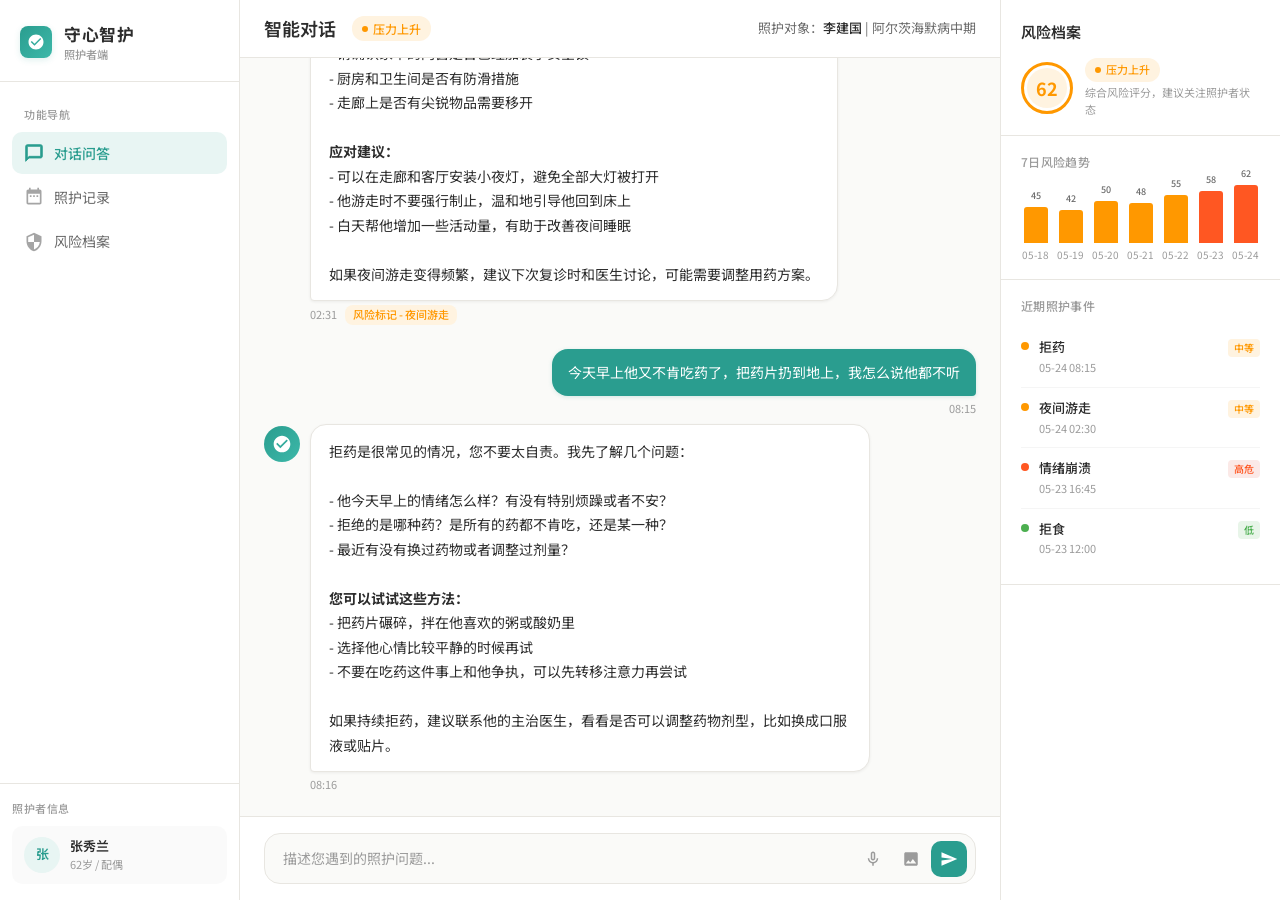
==== caregiver/index.html @ 5316c8e0 "初始化" ====
<!DOCTYPE html>
<html lang="zh-CN">
<head>
  <meta charset="UTF-8">
  <meta name="viewport" content="width=device-width, initial-scale=1.0">
  <title>守心智护 - 照护者端</title>
  <link rel="preconnect" href="https://fonts.googleapis.com">
  <link href="https://fonts.googleapis.com/css2?family=Noto+Sans+SC:wght@300;400;500;600;700&display=swap" rel="stylesheet">
  <link rel="stylesheet" href="../styles/common.css">
  <style>
    /* ===== Layout ===== */
    .app-layout {
      display: flex;
      height: 100vh;
      overflow: hidden;
    }

    /* Sidebar is unified in common.css */

    /* ===== Main Content Area ===== */
    .main-content {
      flex: 1;
      display: flex;
      flex-direction: column;
      min-width: 0;
      background: var(--color-bg);
    }

    /* ===== Chat Header ===== */
    .chat-header {
      background: var(--color-surface);
      border-bottom: 1px solid var(--color-border);
      padding: 16px 24px;
      display: flex;
      align-items: center;
      justify-content: space-between;
      flex-shrink: 0;
    }

    .chat-header-left {
      display: flex;
      align-items: center;
      gap: 16px;
    }

    .chat-title {
      font-size: 1.125rem;
      font-weight: 600;
      color: var(--color-text-primary);
    }

    .risk-badge-inline {
      display: inline-flex;
      align-items: center;
      gap: 5px;
      padding: 3px 10px;
      border-radius: 12px;
      font-size: 0.75rem;
      font-weight: 500;
      background: var(--color-risk-yellow-bg);
      color: var(--color-risk-yellow);
    }

    .risk-badge-inline::before {
      content: '';
      width: 6px;
      height: 6px;
      border-radius: 50%;
      background: var(--color-risk-yellow);
    }

    .chat-header-right {
      font-size: 0.8125rem;
      color: var(--color-text-secondary);
    }

    .chat-header-right strong {
      color: var(--color-text-primary);
      font-weight: 500;
    }

    /* ===== Chat Messages ===== */
    .chat-body {
      flex: 1;
      overflow-y: auto;
      padding: 24px;
      display: flex;
      flex-direction: column;
      gap: 8px;
    }

    .chat-date-divider {
      text-align: center;
      padding: 12px 0;
      position: relative;
    }

    .chat-date-divider span {
      background: var(--color-bg);
      padding: 0 16px;
      font-size: 0.75rem;
      color: var(--color-text-tertiary);
      position: relative;
      z-index: 1;
    }

    .chat-date-divider::before {
      content: '';
      position: absolute;
      left: 10%;
      right: 10%;
      top: 50%;
      height: 1px;
      background: var(--color-border);
    }

    .chat-pair {
      display: flex;
      flex-direction: column;
      gap: 6px;
      animation: fadeSlideUp 0.35s ease-out;
    }

    @keyframes fadeSlideUp {
      from { opacity: 0; transform: translateY(12px); }
      to { opacity: 1; transform: translateY(0); }
    }

    .chat-pair + .chat-pair {
      margin-top: 16px;
    }

    /* User message */
    .msg-user {
      display: flex;
      justify-content: flex-end;
      gap: 10px;
    }

    .msg-user .msg-bubble {
      background: var(--color-primary);
      color: #fff;
      border-radius: 16px 16px 4px 16px;
      padding: 12px 16px;
      max-width: 520px;
      font-size: 0.875rem;
      line-height: 1.65;
      box-shadow: 0 1px 4px rgba(42,157,143,0.18);
    }

    .msg-user .msg-meta {
      text-align: right;
      margin-top: 4px;
      font-size: 0.6875rem;
      color: var(--color-text-tertiary);
    }

    /* AI message */
    .msg-ai {
      display: flex;
      gap: 10px;
    }

    .msg-ai-avatar {
      width: 36px;
      height: 36px;
      border-radius: 50%;
      background: linear-gradient(135deg, var(--color-primary) 0%, var(--color-primary-light) 100%);
      display: flex;
      align-items: center;
      justify-content: center;
      flex-shrink: 0;
      margin-top: 2px;
    }

    .msg-ai-avatar svg {
      width: 20px;
      height: 20px;
      fill: white;
    }

    .msg-ai-content {
      max-width: 560px;
    }

    .msg-ai .msg-bubble {
      background: var(--color-surface);
      color: var(--color-text-primary);
      border-radius: 16px 16px 16px 4px;
      padding: 14px 18px;
      font-size: 0.875rem;
      line-height: 1.75;
      box-shadow: var(--shadow-sm);
      border: 1px solid var(--color-border);
    }

    .msg-ai .msg-meta {
      margin-top: 4px;
      font-size: 0.6875rem;
      color: var(--color-text-tertiary);
      display: flex;
      align-items: center;
      gap: 8px;
    }

    .msg-risk-tag {
      display: inline-flex;
      align-items: center;
      gap: 4px;
      font-size: 0.6875rem;
      font-weight: 500;
      padding: 1px 8px;
      border-radius: 8px;
    }

    .msg-risk-tag--orange {
      background: var(--color-risk-orange-bg);
      color: var(--color-risk-orange);
    }

    .msg-risk-tag--yellow {
      background: var(--color-risk-yellow-bg);
      color: var(--color-risk-yellow);
    }

    /* ===== Chat Input ===== */
    .chat-input-area {
      background: var(--color-surface);
      border-top: 1px solid var(--color-border);
      padding: 16px 24px;
      flex-shrink: 0;
    }

    .chat-input-wrap {
      display: flex;
      align-items: center;
      gap: 10px;
      background: var(--color-bg);
      border: 1.5px solid var(--color-border);
      border-radius: var(--radius-lg);
      padding: 6px 8px 6px 18px;
      transition: border-color 0.2s ease;
    }

    .chat-input-wrap:focus-within {
      border-color: var(--color-primary);
    }

    .chat-input {
      flex: 1;
      border: none;
      outline: none;
      background: transparent;
      font-size: 0.875rem;
      color: var(--color-text-primary);
      font-family: inherit;
      padding: 8px 0;
      line-height: 1.5;
    }

    .chat-input::placeholder {
      color: var(--color-text-tertiary);
    }

    .input-actions {
      display: flex;
      align-items: center;
      gap: 2px;
    }

    .input-icon-btn {
      width: 36px;
      height: 36px;
      border-radius: 10px;
      border: none;
      background: transparent;
      color: var(--color-text-tertiary);
      cursor: pointer;
      display: flex;
      align-items: center;
      justify-content: center;
      transition: all 0.15s ease;
    }

    .input-icon-btn:hover {
      background: var(--color-primary-bg);
      color: var(--color-primary);
    }

    .input-icon-btn.send-btn {
      background: var(--color-primary);
      color: white;
    }

    .input-icon-btn.send-btn:hover {
      background: var(--color-primary-dark);
    }

    .input-icon-btn svg {
      width: 18px;
      height: 18px;
    }

    /* ===== Right Sidebar (Risk Panel) ===== */
    .risk-panel {
      width: 280px;
      background: var(--color-surface);
      border-left: 1px solid var(--color-border);
      flex-shrink: 0;
      overflow-y: auto;
      display: flex;
      flex-direction: column;
    }

    .risk-panel-header {
      padding: 20px 20px 16px;
      border-bottom: 1px solid var(--color-border);
    }

    .risk-panel-title {
      font-size: 0.9375rem;
      font-weight: 600;
      color: var(--color-text-primary);
      margin-bottom: 14px;
    }

    .risk-score-row {
      display: flex;
      align-items: center;
      gap: 12px;
    }

    .risk-score-circle {
      width: 52px;
      height: 52px;
      border-radius: 50%;
      border: 3px solid var(--color-risk-yellow);
      display: flex;
      align-items: center;
      justify-content: center;
      flex-shrink: 0;
      position: relative;
    }

    .risk-score-circle::after {
      content: '';
      position: absolute;
      inset: 3px;
      border-radius: 50%;
      background: var(--color-risk-yellow-bg);
    }

    .risk-score-num {
      position: relative;
      z-index: 1;
      font-size: 1.125rem;
      font-weight: 700;
      color: var(--color-risk-yellow);
    }

    .risk-score-info {
      flex: 1;
    }

    .risk-level-label {
      font-size: 0.8125rem;
      font-weight: 500;
      color: var(--color-text-primary);
    }

    .risk-level-desc {
      font-size: 0.6875rem;
      color: var(--color-text-tertiary);
      margin-top: 2px;
    }

    /* Trend section */
    .risk-section {
      padding: 16px 20px;
      border-bottom: 1px solid var(--color-border);
    }

    .risk-section-title {
      font-size: 0.75rem;
      font-weight: 500;
      color: var(--color-text-tertiary);
      text-transform: uppercase;
      letter-spacing: 0.3px;
      margin-bottom: 12px;
    }

    .trend-chart {
      display: flex;
      align-items: flex-end;
      justify-content: space-between;
      gap: 6px;
      height: 80px;
      padding-top: 4px;
    }

    .trend-bar-wrap {
      display: flex;
      flex-direction: column;
      align-items: center;
      gap: 4px;
      flex: 1;
    }

    .trend-bar {
      width: 100%;
      max-width: 24px;
      border-radius: 3px 3px 0 0;
      transition: height 0.3s ease;
    }

    .trend-bar--low { background: var(--color-risk-green); }
    .trend-bar--medium { background: var(--color-risk-yellow); }
    .trend-bar--high { background: var(--color-risk-orange); }
    .trend-bar--critical { background: var(--color-risk-red); }

    .trend-label {
      font-size: 0.625rem;
      color: var(--color-text-tertiary);
      white-space: nowrap;
    }

    .trend-score-label {
      font-size: 0.5625rem;
      color: var(--color-text-secondary);
      font-weight: 500;
    }

    /* Events list */
    .events-list {
      display: flex;
      flex-direction: column;
      gap: 0;
    }

    .event-item {
      display: flex;
      align-items: flex-start;
      gap: 10px;
      padding: 10px 0;
      border-bottom: 1px solid rgba(0,0,0,0.04);
    }

    .event-item:last-child { border-bottom: none; }

    .event-dot {
      width: 8px;
      height: 8px;
      border-radius: 50%;
      flex-shrink: 0;
      margin-top: 5px;
    }

    .event-dot--high { background: var(--color-risk-orange); }
    .event-dot--medium { background: var(--color-risk-yellow); }
    .event-dot--low { background: var(--color-risk-green); }

    .event-info { flex: 1; min-width: 0; }

    .event-name {
      font-size: 0.8125rem;
      font-weight: 500;
      color: var(--color-text-primary);
    }

    .event-time {
      font-size: 0.6875rem;
      color: var(--color-text-tertiary);
      margin-top: 1px;
    }

    .event-level {
      font-size: 0.625rem;
      font-weight: 500;
      padding: 1px 6px;
      border-radius: 4px;
      flex-shrink: 0;
      margin-top: 2px;
    }

    .event-level--high {
      background: var(--color-risk-orange-bg);
      color: var(--color-risk-orange);
    }

    .event-level--medium {
      background: var(--color-risk-yellow-bg);
      color: var(--color-risk-yellow);
    }

    .event-level--low {
      background: var(--color-risk-green-bg);
      color: var(--color-risk-green);
    }

    /* ===== Responsive ===== */
    @media (max-width: 1100px) {
      .risk-panel { display: none; }
    }

    @media (max-width: 768px) {
      .sidebar { display: none; }
      .chat-body { padding: 16px; }
      .chat-input-area { padding: 12px 16px; }
      .msg-user .msg-bubble,
      .msg-ai .msg-bubble { max-width: 100%; }
    }
  </style>
</head>
<body>
  <div class="app-layout">

    <!-- ===== Left Sidebar ===== -->
    <aside class="sidebar">
      <div class="sidebar-header">
        <a href="../index.html" class="sidebar-logo">
          <div class="sidebar-logo-icon">
            <svg viewBox="0 0 24 24"><path d="M12 2C6.48 2 2 6.48 2 12s4.48 10 10 10 10-4.48 10-10S17.52 2 12 2zm-2 15l-5-5 1.41-1.41L10 14.17l7.59-7.59L19 8l-9 9z"/></svg>
          </div>
          <div class="sidebar-logo-text">
            <span class="logo-title">守心智护</span>
            <span class="logo-subtitle">照护者端</span>
          </div>
        </a>
      </div>

      <nav class="sidebar-nav">
        <div class="nav-label">功能导航</div>
        <a href="index.html" class="sidebar-link active">
          <svg viewBox="0 0 24 24" fill="currentColor"><path d="M20 2H4c-1.1 0-2 .9-2 2v18l4-4h14c1.1 0 2-.9 2-2V4c0-1.1-.9-2-2-2zm0 14H6l-2 2V4h16v12z"/></svg>
          对话问答
        </a>
        <a href="records.html" class="sidebar-link">
          <svg viewBox="0 0 24 24" fill="currentColor"><path d="M19 3h-1V1h-2v2H8V1H6v2H5c-1.1 0-2 .9-2 2v14c0 1.1.9 2 2 2h14c1.1 0 2-.9 2-2V5c0-1.1-.9-2-2-2zm0 16H5V8h14v11zM9 10H7v2h2v-2zm4 0h-2v2h2v-2zm4 0h-2v2h2v-2z"/></svg>
          照护记录
        </a>
        <a href="profile.html" class="sidebar-link">
          <svg viewBox="0 0 24 24" fill="currentColor"><path d="M12 1L3 5v6c0 5.55 3.84 10.74 9 12 5.16-1.26 9-6.45 9-12V5l-9-4zm0 10.99h7c-.53 4.12-3.28 7.79-7 8.94V12H5V6.3l7-3.11v8.8z"/></svg>
          风险档案
        </a>
      </nav>

      <div class="sidebar-footer">
        <div class="nav-label" style="padding: 0 0 8px;">照护者信息</div>
        <div class="sidebar-user">
          <div class="sidebar-avatar">张</div>
          <div class="sidebar-user-info">
            <div class="sidebar-user-name">张秀兰</div>
            <div class="sidebar-user-role">62岁 / 配偶</div>
          </div>
        </div>
      </div>
    </aside>

    <!-- ===== Main Chat Area ===== -->
    <main class="main-content">
      <!-- Chat Header -->
      <div class="chat-header">
        <div class="chat-header-left">
          <h1 class="chat-title">智能对话</h1>
          <span class="risk-badge-inline">压力上升</span>
        </div>
        <div class="chat-header-right">
          照护对象：<strong>李建国</strong> | 阿尔茨海默病中期
        </div>
      </div>

      <!-- Chat Messages -->
      <div class="chat-body" id="chatBody">

        <!-- Date divider -->
        <div class="chat-date-divider"><span>05月23日</span></div>

        <!-- Conversation 1 -->
        <div class="chat-pair">
          <div class="msg-user">
            <div>
              <div class="msg-bubble">我真的快撑不住了，每天24小时都要看着他，我自己连觉都睡不好，感觉活着没什么意思</div>
              <div class="msg-meta">16:45</div>
            </div>
          </div>
          <div class="msg-ai">
            <div class="msg-ai-avatar">
              <svg viewBox="0 0 24 24"><path d="M12 2C6.48 2 2 6.48 2 12s4.48 10 10 10 10-4.48 10-10S17.52 2 12 2zm-2 15l-5-5 1.41-1.41L10 14.17l7.59-7.59L19 8l-9 9z"/></svg>
            </div>
            <div class="msg-ai-content">
              <div class="msg-bubble">
                张阿姨，您辛苦了。能感受到您现在承受着很大的压力，长期照护确实非常不容易，有这样的感受是正常的，您不需要一个人扛着。<br><br>
                我想先关心您几个问题：您每天大概能睡几个小时？家里有没有其他人可以帮忙分担一些？哪怕是半天的时间让您好好休息一下也很重要。<br><br>
                如果暂时找不到家人帮忙，我建议您可以联系社区的临时照护服务，或者拨打<strong>12320卫生热线</strong>咨询喘息服务。您的健康同样重要，照顾好自己才能更好地照顾建国叔。<br><br>
                如果您感到情绪特别低落，也可以拨打<strong>心理援助热线：400-161-9995</strong>，有专业的心理咨询师可以陪您聊聊。
              </div>
              <div class="msg-meta">
                16:46
                <span class="msg-risk-tag msg-risk-tag--orange">风险预警 - 情绪崩溃</span>
              </div>
            </div>
          </div>
        </div>

        <!-- Date divider -->
        <div class="chat-date-divider"><span>05月24日</span></div>

        <!-- Conversation 2 -->
        <div class="chat-pair">
          <div class="msg-user">
            <div>
              <div class="msg-bubble">他又起来在客厅走来走去，开了好多灯，我被吵醒了</div>
              <div class="msg-meta">02:30</div>
            </div>
          </div>
          <div class="msg-ai">
            <div class="msg-ai-avatar">
              <svg viewBox="0 0 24 24"><path d="M12 2C6.48 2 2 6.48 2 12s4.48 10 10 10 10-4.48 10-10S17.52 2 12 2zm-2 15l-5-5 1.41-1.41L10 14.17l7.59-7.59L19 8l-9 9z"/></svg>
            </div>
            <div class="msg-ai-content">
              <div class="msg-bubble">
                这是阿尔茨海默病患者常见的日落综合征和夜间游走行为，您先别着急。<br><br>
                <strong>安全检查：</strong><br>
                - 请确认家中的门窗是否已经加装了安全锁<br>
                - 厨房和卫生间是否有防滑措施<br>
                - 走廊上是否有尖锐物品需要移开<br><br>
                <strong>应对建议：</strong><br>
                - 可以在走廊和客厅安装小夜灯，避免全部大灯被打开<br>
                - 他游走时不要强行制止，温和地引导他回到床上<br>
                - 白天帮他增加一些活动量，有助于改善夜间睡眠<br><br>
                如果夜间游走变得频繁，建议下次复诊时和医生讨论，可能需要调整用药方案。
              </div>
              <div class="msg-meta">
                02:31
                <span class="msg-risk-tag msg-risk-tag--yellow">风险标记 - 夜间游走</span>
              </div>
            </div>
          </div>
        </div>

        <!-- Conversation 3 -->
        <div class="chat-pair">
          <div class="msg-user">
            <div>
              <div class="msg-bubble">今天早上他又不肯吃药了，把药片扔到地上，我怎么说他都不听</div>
              <div class="msg-meta">08:15</div>
            </div>
          </div>
          <div class="msg-ai">
            <div class="msg-ai-avatar">
              <svg viewBox="0 0 24 24"><path d="M12 2C6.48 2 2 6.48 2 12s4.48 10 10 10 10-4.48 10-10S17.52 2 12 2zm-2 15l-5-5 1.41-1.41L10 14.17l7.59-7.59L19 8l-9 9z"/></svg>
            </div>
            <div class="msg-ai-content">
              <div class="msg-bubble">
                拒药是很常见的情况，您不要太自责。我先了解几个问题：<br><br>
                - 他今天早上的情绪怎么样？有没有特别烦躁或者不安？<br>
                - 拒绝的是哪种药？是所有的药都不肯吃，还是某一种？<br>
                - 最近有没有换过药物或者调整过剂量？<br><br>
                <strong>您可以试试这些方法：</strong><br>
                - 把药片碾碎，拌在他喜欢的粥或酸奶里<br>
                - 选择他心情比较平静的时候再试<br>
                - 不要在吃药这件事上和他争执，可以先转移注意力再尝试<br><br>
                如果持续拒药，建议联系他的主治医生，看看是否可以调整药物剂型，比如换成口服液或贴片。
              </div>
              <div class="msg-meta">
                08:16
              </div>
            </div>
          </div>
        </div>

      </div>

      <!-- Chat Input -->
      <div class="chat-input-area">
        <div class="chat-input-wrap">
          <input type="text" class="chat-input" placeholder="描述您遇到的照护问题..." id="chatInput">
          <div class="input-actions">
            <button class="input-icon-btn" title="语音输入">
              <svg viewBox="0 0 24 24" fill="currentColor"><path d="M12 14c1.66 0 3-1.34 3-3V5c0-1.66-1.34-3-3-3S9 3.34 9 5v6c0 1.66 1.34 3 3 3zm-1-9c0-.55.45-1 1-1s1 .45 1 1v6c0 .55-.45 1-1 1s-1-.45-1-1V5zm6 6c0 2.76-2.24 5-5 5s-5-2.24-5-5H5c0 3.53 2.61 6.43 6 6.92V21h2v-3.08c3.39-.49 6-3.39 6-6.92h-2z"/></svg>
            </button>
            <button class="input-icon-btn" title="发送图片">
              <svg viewBox="0 0 24 24" fill="currentColor"><path d="M21 19V5c0-1.1-.9-2-2-2H5c-1.1 0-2 .9-2 2v14c0 1.1.9 2 2 2h14c1.1 0 2-.9 2-2zM8.5 13.5l2.5 3.01L14.5 12l4.5 6H5l3.5-4.5z"/></svg>
            </button>
            <button class="input-icon-btn send-btn" title="发送" id="sendBtn">
              <svg viewBox="0 0 24 24" fill="currentColor"><path d="M2.01 21L23 12 2.01 3 2 10l15 2-15 2z"/></svg>
            </button>
          </div>
        </div>
      </div>
    </main>

    <!-- ===== Right Sidebar: Risk Panel ===== -->
    <aside class="risk-panel">
      <div class="risk-panel-header">
        <div class="risk-panel-title">风险档案</div>
        <div class="risk-score-row">
          <div class="risk-score-circle">
            <span class="risk-score-num">62</span>
          </div>
          <div class="risk-score-info">
            <div class="risk-level-label">
              <span class="risk-badge-inline" style="font-size:0.6875rem;">压力上升</span>
            </div>
            <div class="risk-level-desc">综合风险评分，建议关注照护者状态</div>
          </div>
        </div>
      </div>

      <!-- 7-day trend -->
      <div class="risk-section">
        <div class="risk-section-title">7日风险趋势</div>
        <div class="trend-chart">
          <div class="trend-bar-wrap">
            <div class="trend-score-label">45</div>
            <div class="trend-bar trend-bar--medium" style="height:36px;"></div>
            <div class="trend-label">05-18</div>
          </div>
          <div class="trend-bar-wrap">
            <div class="trend-score-label">42</div>
            <div class="trend-bar trend-bar--medium" style="height:33px;"></div>
            <div class="trend-label">05-19</div>
          </div>
          <div class="trend-bar-wrap">
            <div class="trend-score-label">50</div>
            <div class="trend-bar trend-bar--medium" style="height:42px;"></div>
            <div class="trend-label">05-20</div>
          </div>
          <div class="trend-bar-wrap">
            <div class="trend-score-label">48</div>
            <div class="trend-bar trend-bar--medium" style="height:40px;"></div>
            <div class="trend-label">05-21</div>
          </div>
          <div class="trend-bar-wrap">
            <div class="trend-score-label">55</div>
            <div class="trend-bar trend-bar--medium" style="height:48px;"></div>
            <div class="trend-label">05-22</div>
          </div>
          <div class="trend-bar-wrap">
            <div class="trend-score-label">58</div>
            <div class="trend-bar trend-bar--high" style="height:52px;"></div>
            <div class="trend-label">05-23</div>
          </div>
          <div class="trend-bar-wrap">
            <div class="trend-score-label">62</div>
            <div class="trend-bar trend-bar--high" style="height:58px;"></div>
            <div class="trend-label">05-24</div>
          </div>
        </div>
      </div>

      <!-- Recent events -->
      <div class="risk-section">
        <div class="risk-section-title">近期照护事件</div>
        <div class="events-list">
          <div class="event-item">
            <div class="event-dot event-dot--medium"></div>
            <div class="event-info">
              <div class="event-name">拒药</div>
              <div class="event-time">05-24 08:15</div>
            </div>
            <span class="event-level event-level--medium">中等</span>
          </div>
          <div class="event-item">
            <div class="event-dot event-dot--medium"></div>
            <div class="event-info">
              <div class="event-name">夜间游走</div>
              <div class="event-time">05-24 02:30</div>
            </div>
            <span class="event-level event-level--medium">中等</span>
          </div>
          <div class="event-item">
            <div class="event-dot event-dot--high"></div>
            <div class="event-info">
              <div class="event-name">情绪崩溃</div>
              <div class="event-time">05-23 16:45</div>
            </div>
            <span class="event-level event-level--high">高危</span>
          </div>
          <div class="event-item">
            <div class="event-dot event-dot--low"></div>
            <div class="event-info">
              <div class="event-name">拒食</div>
              <div class="event-time">05-23 12:00</div>
            </div>
            <span class="event-level event-level--low">低</span>
          </div>
        </div>
      </div>
    </aside>

  </div>

  <script>
    // Simple send-message interaction for demo
    const chatInput = document.getElementById('chatInput');
    const sendBtn = document.getElementById('sendBtn');
    const chatBody = document.getElementById('chatBody');

    function sendMessage() {
      const text = chatInput.value.trim();
      if (!text) return;

      // Create user message
      const pair = document.createElement('div');
      pair.className = 'chat-pair';

      const now = new Date();
      const timeStr = String(now.getHours()).padStart(2, '0') + ':' + String(now.getMinutes()).padStart(2, '0');

      pair.innerHTML = `
        <div class="msg-user">
          <div>
            <div class="msg-bubble">${escapeHtml(text)}</div>
            <div class="msg-meta">${timeStr}</div>
          </div>
        </div>
      `;

      chatBody.appendChild(pair);
      chatInput.value = '';
      chatBody.scrollTop = chatBody.scrollHeight;

      // Simulate AI typing delay
      setTimeout(() => {
        const aiPair = document.createElement('div');
        aiPair.className = 'chat-pair';
        aiPair.innerHTML = `
          <div class="msg-ai">
            <div class="msg-ai-avatar">
              <svg viewBox="0 0 24 24"><path d="M12 2C6.48 2 2 6.48 2 12s4.48 10 10 10 10-4.48 10-10S17.52 2 12 2zm-2 15l-5-5 1.41-1.41L10 14.17l7.59-7.59L19 8l-9 9z"/></svg>
            </div>
            <div class="msg-ai-content">
              <div class="msg-bubble">感谢您的分享。我正在分析您描述的情况，请稍等...作为演示系统，这里展示了AI助手的实时响应能力。在正式版本中，系统会根据您描述的具体问题提供个性化的专业建议。</div>
              <div class="msg-meta">${timeStr}</div>
            </div>
          </div>
        `;
        chatBody.appendChild(aiPair);
        chatBody.scrollTop = chatBody.scrollHeight;
      }, 800);
    }

    function escapeHtml(str) {
      const div = document.createElement('div');
      div.textContent = str;
      return div.innerHTML;
    }

    sendBtn.addEventListener('click', sendMessage);
    chatInput.addEventListener('keydown', (e) => {
      if (e.key === 'Enter' && !e.shiftKey) {
        e.preventDefault();
        sendMessage();
      }
    });

    // Scroll to bottom on load
    chatBody.scrollTop = chatBody.scrollHeight;
  </script>
</body>
</html>
---- styles/common.css ----
/* ========================================
   守心智护 - 公共样式
   ======================================== */

/* CSS Variables */
:root {
  /* Primary Colors */
  --color-primary: #2A9D8F;
  --color-primary-light: #3DB8A9;
  --color-primary-dark: #1F7A6E;
  --color-primary-bg: #E8F5F3;

  /* Neutral Colors */
  --color-bg: #FAFAF8;
  --color-surface: #FFFFFF;
  --color-border: #E8E6E1;
  --color-text-primary: #2D2D2D;
  --color-text-secondary: #6B6B6B;
  --color-text-tertiary: #9B9B9B;

  /* Risk Level Colors */
  --color-risk-green: #4CAF50;
  --color-risk-green-bg: #E8F5E9;
  --color-risk-yellow: #FF9800;
  --color-risk-yellow-bg: #FFF3E0;
  --color-risk-orange: #FF5722;
  --color-risk-orange-bg: #FBE9E7;
  --color-risk-red: #F44336;
  --color-risk-red-bg: #FFEBEE;

  /* Functional Colors */
  --color-success: #4CAF50;
  --color-warning: #FF9800;
  --color-error: #F44336;
  --color-info: #2196F3;

  /* Shadows */
  --shadow-sm: 0 1px 3px rgba(0,0,0,0.06);
  --shadow-md: 0 4px 12px rgba(0,0,0,0.08);
  --shadow-lg: 0 8px 24px rgba(0,0,0,0.1);

  /* Border Radius */
  --radius-sm: 6px;
  --radius-md: 10px;
  --radius-lg: 16px;
  --radius-xl: 24px;

  /* Spacing */
  --space-xs: 4px;
  --space-sm: 8px;
  --space-md: 16px;
  --space-lg: 24px;
  --space-xl: 32px;
  --space-2xl: 48px;
}

/* Reset */
*, *::before, *::after {
  margin: 0;
  padding: 0;
  box-sizing: border-box;
}

html {
  font-size: 16px;
  -webkit-font-smoothing: antialiased;
  -moz-osx-font-smoothing: grayscale;
}

body {
  font-family: 'Noto Sans SC', -apple-system, BlinkMacSystemFont, 'Segoe UI', sans-serif;
  background-color: var(--color-bg);
  color: var(--color-text-primary);
  line-height: 1.6;
  min-height: 100vh;
}

/* Typography */
h1, h2, h3, h4 {
  font-weight: 600;
  line-height: 1.3;
  color: var(--color-text-primary);
}

h1 { font-size: 1.75rem; }
h2 { font-size: 1.5rem; }
h3 { font-size: 1.125rem; }
h4 { font-size: 1rem; }

p {
  color: var(--color-text-secondary);
  line-height: 1.7;
}

/* Card Component */
.card {
  background: var(--color-surface);
  border-radius: var(--radius-lg);
  box-shadow: var(--shadow-sm);
  padding: var(--space-lg);
  border: 1px solid var(--color-border);
  transition: box-shadow 0.2s ease;
}

.card:hover {
  box-shadow: var(--shadow-md);
}

/* Risk Level Badges */
.risk-badge {
  display: inline-flex;
  align-items: center;
  gap: 6px;
  padding: 4px 12px;
  border-radius: 20px;
  font-size: 0.8125rem;
  font-weight: 500;
}

.risk-badge::before {
  content: '';
  width: 8px;
  height: 8px;
  border-radius: 50%;
  flex-shrink: 0;
}

.risk-badge--green {
  background: var(--color-risk-green-bg);
  color: var(--color-risk-green);
}
.risk-badge--green::before { background: var(--color-risk-green); }

.risk-badge--yellow {
  background: var(--color-risk-yellow-bg);
  color: var(--color-risk-yellow);
}
.risk-badge--yellow::before { background: var(--color-risk-yellow); }

.risk-badge--orange {
  background: var(--color-risk-orange-bg);
  color: var(--color-risk-orange);
}
.risk-badge--orange::before { background: var(--color-risk-orange); }

.risk-badge--red {
  background: var(--color-risk-red-bg);
  color: var(--color-risk-red);
}
.risk-badge--red::before { background: var(--color-risk-red); }

/* Buttons */
.btn {
  display: inline-flex;
  align-items: center;
  justify-content: center;
  gap: 8px;
  padding: 10px 20px;
  border-radius: var(--radius-md);
  font-size: 0.875rem;
  font-weight: 500;
  border: none;
  cursor: pointer;
  transition: all 0.2s ease;
  text-decoration: none;
}

.btn-primary {
  background: var(--color-primary);
  color: white;
}

.btn-primary:hover {
  background: var(--color-primary-dark);
}

.btn-outline {
  background: transparent;
  color: var(--color-primary);
  border: 1.5px solid var(--color-primary);
}

.btn-outline:hover {
  background: var(--color-primary-bg);
}

.btn-ghost {
  background: transparent;
  color: var(--color-text-secondary);
}

.btn-ghost:hover {
  background: rgba(0,0,0,0.04);
}

/* Input Components */
.input {
  width: 100%;
  padding: 10px 14px;
  border: 1.5px solid var(--color-border);
  border-radius: var(--radius-md);
  font-size: 0.875rem;
  color: var(--color-text-primary);
  background: var(--color-surface);
  transition: border-color 0.2s ease;
  outline: none;
}

.input:focus {
  border-color: var(--color-primary);
}

.input::placeholder {
  color: var(--color-text-tertiary);
}

/* Sidebar Navigation */
.sidebar {
  width: 240px;
  background: var(--color-surface);
  border-right: 1px solid var(--color-border);
  padding: 0;
  display: flex;
  flex-direction: column;
  flex-shrink: 0;
  transition: all 0.25s ease;
  box-shadow: 0 4px 12px rgba(0, 0, 0, 0.03);
}

.sidebar--fixed {
  position: fixed;
  top: 0;
  left: 0;
  bottom: 0;
  z-index: 100;
  height: 100vh;
}

.sidebar-header {
  padding: 24px 20px 20px;
  border-bottom: 1px solid var(--color-border);
}

.sidebar-logo {
  display: flex;
  align-items: center;
  gap: 12px;
  text-decoration: none;
  color: var(--color-primary);
}

.sidebar-logo-icon {
  width: 32px;
  height: 32px;
  background: linear-gradient(135deg, var(--color-primary) 0%, var(--color-primary-light) 100%);
  border-radius: 8px;
  display: flex;
  align-items: center;
  justify-content: center;
  flex-shrink: 0;
  box-shadow: 0 2px 6px rgba(42, 157, 143, 0.15);
}

.sidebar-logo-icon svg {
  width: 18px;
  height: 18px;
  fill: white;
}

.sidebar-logo-text {
  display: flex;
  flex-direction: column;
  line-height: 1.25;
}

.logo-title {
  font-size: 1.05rem;
  font-weight: 700;
  color: var(--color-text-primary);
  letter-spacing: 0.5px;
}

.logo-subtitle {
  font-size: 0.7rem;
  color: var(--color-text-tertiary);
  font-weight: 500;
  margin-top: 2px;
}

.sidebar-nav {
  flex: 1;
  padding: 16px 12px;
  display: flex;
  flex-direction: column;
  gap: 2px;
}

.nav-label {
  font-size: 0.6875rem;
  font-weight: 500;
  color: var(--color-text-tertiary);
  text-transform: uppercase;
  letter-spacing: 0.5px;
  padding: 8px 12px 6px;
}

.sidebar-link {
  display: flex;
  align-items: center;
  gap: 10px;
  padding: 10px 12px;
  border-radius: var(--radius-md);
  font-size: 0.875rem;
  color: var(--color-text-secondary);
  text-decoration: none;
  transition: all 0.15s ease;
}

.sidebar-link svg {
  width: 20px;
  height: 20px;
  flex-shrink: 0;
  opacity: 0.6;
  transition: opacity 0.15s ease;
}

.sidebar-link:hover {
  background: var(--color-primary-bg);
  color: var(--color-primary);
}

.sidebar-link:hover svg {
  opacity: 1;
}

.sidebar-link.active {
  background: var(--color-primary-bg);
  color: var(--color-primary);
  font-weight: 500;
}

.sidebar-link.active svg {
  opacity: 1;
  stroke: var(--color-primary);
}

.sidebar-footer {
  padding: 16px 12px;
  border-top: 1px solid var(--color-border);
}

.sidebar-user {
  display: flex;
  align-items: center;
  gap: 10px;
  padding: 10px 12px;
  border-radius: var(--radius-md);
  background: rgba(0, 0, 0, 0.02);
}

.sidebar-avatar {
  width: 36px;
  height: 36px;
  border-radius: 50%;
  background: var(--color-primary-bg);
  color: var(--color-primary);
  display: flex;
  align-items: center;
  justify-content: center;
  font-size: 0.8125rem;
  font-weight: 600;
  flex-shrink: 0;
}

.sidebar-user-info {
  flex: 1;
  min-width: 0;
}

.sidebar-user-name {
  font-size: 0.8125rem;
  font-weight: 600;
  color: var(--color-text-primary);
}

.sidebar-user-role {
  font-size: 0.6875rem;
  color: var(--color-text-tertiary);
}


/* Stat Card */
.stat-card {
  display: flex;
  flex-direction: column;
  gap: var(--space-sm);
}

.stat-label {
  font-size: 0.8125rem;
  color: var(--color-text-tertiary);
}

.stat-value {
  font-size: 1.75rem;
  font-weight: 700;
  color: var(--color-text-primary);
}

.stat-change {
  font-size: 0.75rem;
  display: flex;
  align-items: center;
  gap: 4px;
}

.stat-change--up { color: var(--color-error); }
.stat-change--down { color: var(--color-success); }

/* Table */
.table-wrapper {
  overflow-x: auto;
}

table {
  width: 100%;
  border-collapse: collapse;
}

thead th {
  padding: 12px 16px;
  text-align: left;
  font-size: 0.8125rem;
  font-weight: 500;
  color: var(--color-text-tertiary);
  border-bottom: 1px solid var(--color-border);
  white-space: nowrap;
}

tbody td {
  padding: 14px 16px;
  font-size: 0.875rem;
  border-bottom: 1px solid var(--color-border);
}

tbody tr:hover {
  background: rgba(0,0,0,0.015);
}

/* Chart Placeholder */
.chart-placeholder {
  background: linear-gradient(135deg, var(--color-primary-bg) 0%, #f0f7f6 100%);
  border-radius: var(--radius-md);
  display: flex;
  align-items: center;
  justify-content: center;
  min-height: 200px;
  color: var(--color-primary);
  font-size: 0.875rem;
}

/* Tag */
.tag {
  display: inline-flex;
  align-items: center;
  padding: 2px 8px;
  border-radius: 4px;
  font-size: 0.75rem;
  font-weight: 500;
  background: var(--color-primary-bg);
  color: var(--color-primary);
}

/* Avatar */
.avatar {
  width: 36px;
  height: 36px;
  border-radius: 50%;
  background: var(--color-primary-bg);
  color: var(--color-primary);
  display: flex;
  align-items: center;
  justify-content: center;
  font-size: 0.875rem;
  font-weight: 600;
  flex-shrink: 0;
}

.avatar--lg {
  width: 48px;
  height: 48px;
  font-size: 1.125rem;
}

/* Progress Bar */
.progress-bar {
  height: 6px;
  background: var(--color-border);
  border-radius: 3px;
  overflow: hidden;
}

.progress-bar__fill {
  height: 100%;
  border-radius: 3px;
  transition: width 0.3s ease;
}

/* Empty State */
.empty-state {
  display: flex;
  flex-direction: column;
  align-items: center;
  justify-content: center;
  padding: var(--space-2xl);
  text-align: center;
  color: var(--color-text-tertiary);
}

/* Page Layout */
.page-layout {
  display: flex;
  min-height: 100vh;
}

.page-main {
  flex: 1;
  padding: var(--space-lg);
  overflow-y: auto;
}

.page-header {
  display: flex;
  align-items: center;
  justify-content: space-between;
  margin-bottom: var(--space-lg);
}

.page-title {
  font-size: 1.375rem;
  font-weight: 600;
}

/* Grid */
.grid-2 { display: grid; grid-template-columns: repeat(2, 1fr); gap: var(--space-md); }
.grid-3 { display: grid; grid-template-columns: repeat(3, 1fr); gap: var(--space-md); }
.grid-4 { display: grid; grid-template-columns: repeat(4, 1fr); gap: var(--space-md); }

/* Flex Utilities */
.flex { display: flex; }
.flex-col { flex-direction: column; }
.items-center { align-items: center; }
.justify-between { justify-content: space-between; }
.gap-xs { gap: var(--space-xs); }
.gap-sm { gap: var(--space-sm); }
.gap-md { gap: var(--space-md); }
.gap-lg { gap: var(--space-lg); }

/* Spacing */
.mt-sm { margin-top: var(--space-sm); }
.mt-md { margin-top: var(--space-md); }
.mt-lg { margin-top: var(--space-lg); }
.mb-md { margin-bottom: var(--space-md); }
.mb-lg { margin-bottom: var(--space-lg); }

/* Responsive */
@media (max-width: 1024px) {
  .grid-4 { grid-template-columns: repeat(2, 1fr); }
  .grid-3 { grid-template-columns: repeat(2, 1fr); }
}

@media (max-width: 768px) {
  .grid-4, .grid-3, .grid-2 { grid-template-columns: 1fr; }
  .sidebar { display: none; }
  .page-main { padding: var(--space-md); }
}
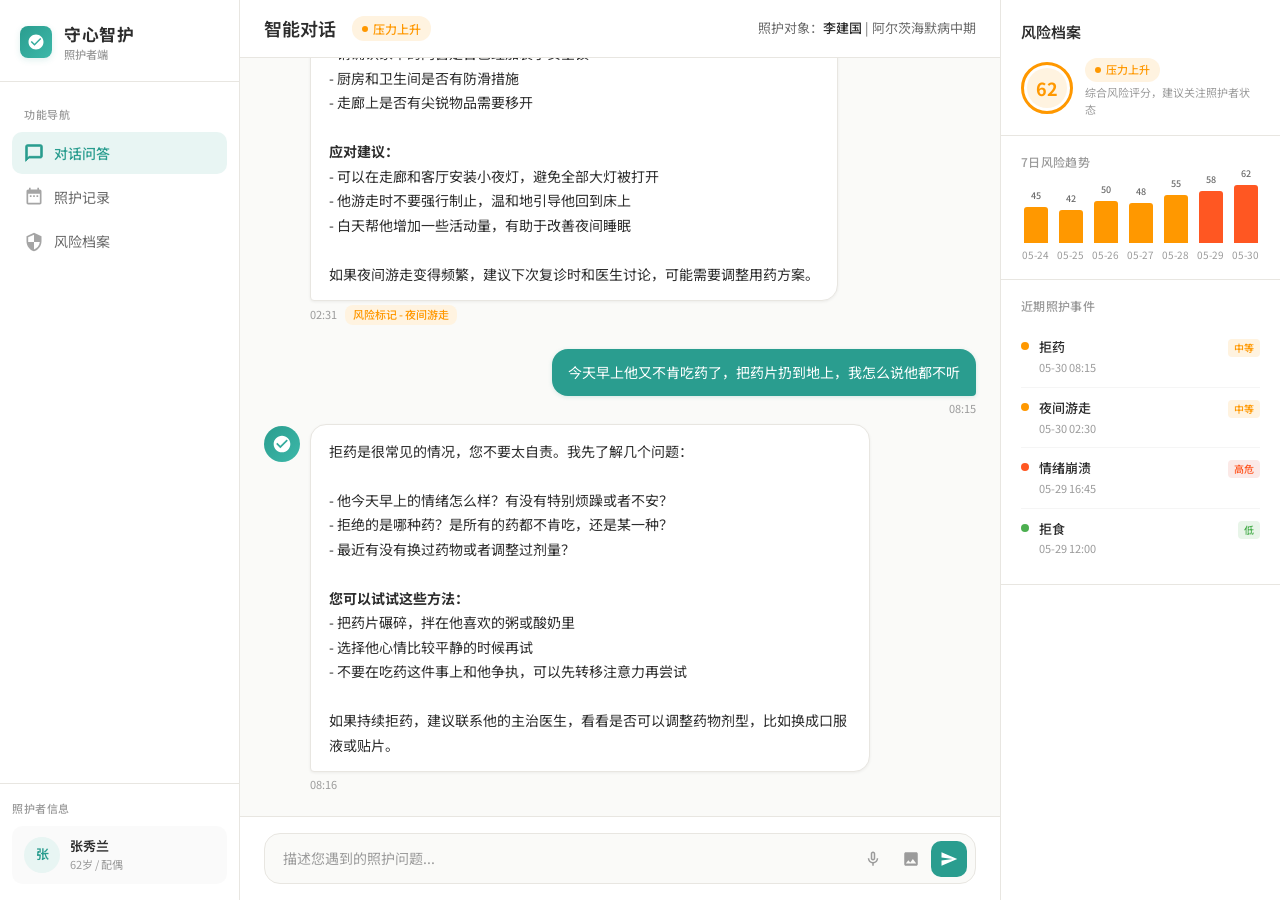
==== commit 8fd610a1: "统一三端时间" ====
--- a/caregiver/index.html
+++ b/caregiver/index.html
@@ -573,7 +573,7 @@
       <div class="chat-body" id="chatBody">
 
         <!-- Date divider -->
-        <div class="chat-date-divider"><span>05月23日</span></div>
+        <div class="chat-date-divider"><span>05月29日</span></div>
 
         <!-- Conversation 1 -->
         <div class="chat-pair">
@@ -603,7 +603,7 @@
         </div>
 
         <!-- Date divider -->
-        <div class="chat-date-divider"><span>05月24日</span></div>
+        <div class="chat-date-divider"><span>05月30日</span></div>
 
         <!-- Conversation 2 -->
         <div class="chat-pair">
@@ -714,37 +714,37 @@
           <div class="trend-bar-wrap">
             <div class="trend-score-label">45</div>
             <div class="trend-bar trend-bar--medium" style="height:36px;"></div>
-            <div class="trend-label">05-18</div>
+            <div class="trend-label">05-24</div>
           </div>
           <div class="trend-bar-wrap">
             <div class="trend-score-label">42</div>
             <div class="trend-bar trend-bar--medium" style="height:33px;"></div>
-            <div class="trend-label">05-19</div>
+            <div class="trend-label">05-25</div>
           </div>
           <div class="trend-bar-wrap">
             <div class="trend-score-label">50</div>
             <div class="trend-bar trend-bar--medium" style="height:42px;"></div>
-            <div class="trend-label">05-20</div>
+            <div class="trend-label">05-26</div>
           </div>
           <div class="trend-bar-wrap">
             <div class="trend-score-label">48</div>
             <div class="trend-bar trend-bar--medium" style="height:40px;"></div>
-            <div class="trend-label">05-21</div>
+            <div class="trend-label">05-27</div>
           </div>
           <div class="trend-bar-wrap">
             <div class="trend-score-label">55</div>
             <div class="trend-bar trend-bar--medium" style="height:48px;"></div>
-            <div class="trend-label">05-22</div>
+            <div class="trend-label">05-28</div>
           </div>
           <div class="trend-bar-wrap">
             <div class="trend-score-label">58</div>
             <div class="trend-bar trend-bar--high" style="height:52px;"></div>
-            <div class="trend-label">05-23</div>
+            <div class="trend-label">05-29</div>
           </div>
           <div class="trend-bar-wrap">
             <div class="trend-score-label">62</div>
             <div class="trend-bar trend-bar--high" style="height:58px;"></div>
-            <div class="trend-label">05-24</div>
+            <div class="trend-label">05-30</div>
           </div>
         </div>
       </div>
@@ -757,7 +757,7 @@
             <div class="event-dot event-dot--medium"></div>
             <div class="event-info">
               <div class="event-name">拒药</div>
-              <div class="event-time">05-24 08:15</div>
+              <div class="event-time">05-30 08:15</div>
             </div>
             <span class="event-level event-level--medium">中等</span>
           </div>
@@ -765,7 +765,7 @@
             <div class="event-dot event-dot--medium"></div>
             <div class="event-info">
               <div class="event-name">夜间游走</div>
-              <div class="event-time">05-24 02:30</div>
+              <div class="event-time">05-30 02:30</div>
             </div>
             <span class="event-level event-level--medium">中等</span>
           </div>
@@ -773,7 +773,7 @@
             <div class="event-dot event-dot--high"></div>
             <div class="event-info">
               <div class="event-name">情绪崩溃</div>
-              <div class="event-time">05-23 16:45</div>
+              <div class="event-time">05-29 16:45</div>
             </div>
             <span class="event-level event-level--high">高危</span>
           </div>
@@ -781,7 +781,7 @@
             <div class="event-dot event-dot--low"></div>
             <div class="event-info">
               <div class="event-name">拒食</div>
-              <div class="event-time">05-23 12:00</div>
+              <div class="event-time">05-29 12:00</div>
             </div>
             <span class="event-level event-level--low">低</span>
           </div>
--- a/styles/common.css
+++ b/styles/common.css
@@ -574,3 +574,84 @@
   .sidebar { display: none; }
   .page-main { padding: var(--space-md); }
 }
+
+/* ===== Toast Notification ===== */
+.toast-container {
+  position: fixed;
+  top: 24px;
+  right: 24px;
+  z-index: 9999;
+  display: flex;
+  flex-direction: column;
+  gap: 12px;
+  pointer-events: none;
+}
+
+.toast {
+  background: rgba(33, 150, 243, 0.9);
+  backdrop-filter: blur(10px);
+  -webkit-backdrop-filter: blur(10px);
+  color: white;
+  padding: 14px 24px;
+  border-radius: 10px;
+  box-shadow: 0 10px 30px rgba(0, 0, 0, 0.12);
+  border: 1px solid rgba(255, 255, 255, 0.15);
+  display: flex;
+  align-items: center;
+  gap: 12px;
+  font-size: 0.875rem;
+  font-weight: 500;
+  min-width: 300px;
+  max-width: 450px;
+  animation: toastIn 0.35s cubic-bezier(0.68, -0.55, 0.265, 1.55) forwards, toastOut 0.3s ease 2.2s forwards;
+  pointer-events: auto;
+}
+
+.toast--success {
+  background: rgba(76, 175, 80, 0.9);
+}
+
+.toast--warning {
+  background: rgba(255, 152, 0, 0.9);
+}
+
+.toast--error {
+  background: rgba(244, 67, 54, 0.9);
+}
+
+.toast-icon {
+  width: 20px;
+  height: 20px;
+  display: flex;
+  align-items: center;
+  justify-content: center;
+  flex-shrink: 0;
+}
+
+.toast-icon svg {
+  width: 100%;
+  height: 100%;
+  fill: currentColor;
+}
+
+@keyframes toastIn {
+  from {
+    opacity: 0;
+    transform: translateX(100%) scale(0.9);
+  }
+  to {
+    opacity: 1;
+    transform: translateX(0) scale(1);
+  }
+}
+
+@keyframes toastOut {
+  from {
+    opacity: 1;
+    transform: translateY(0) scale(1);
+  }
+  to {
+    opacity: 0;
+    transform: translateY(-20px) scale(0.9);
+  }
+}
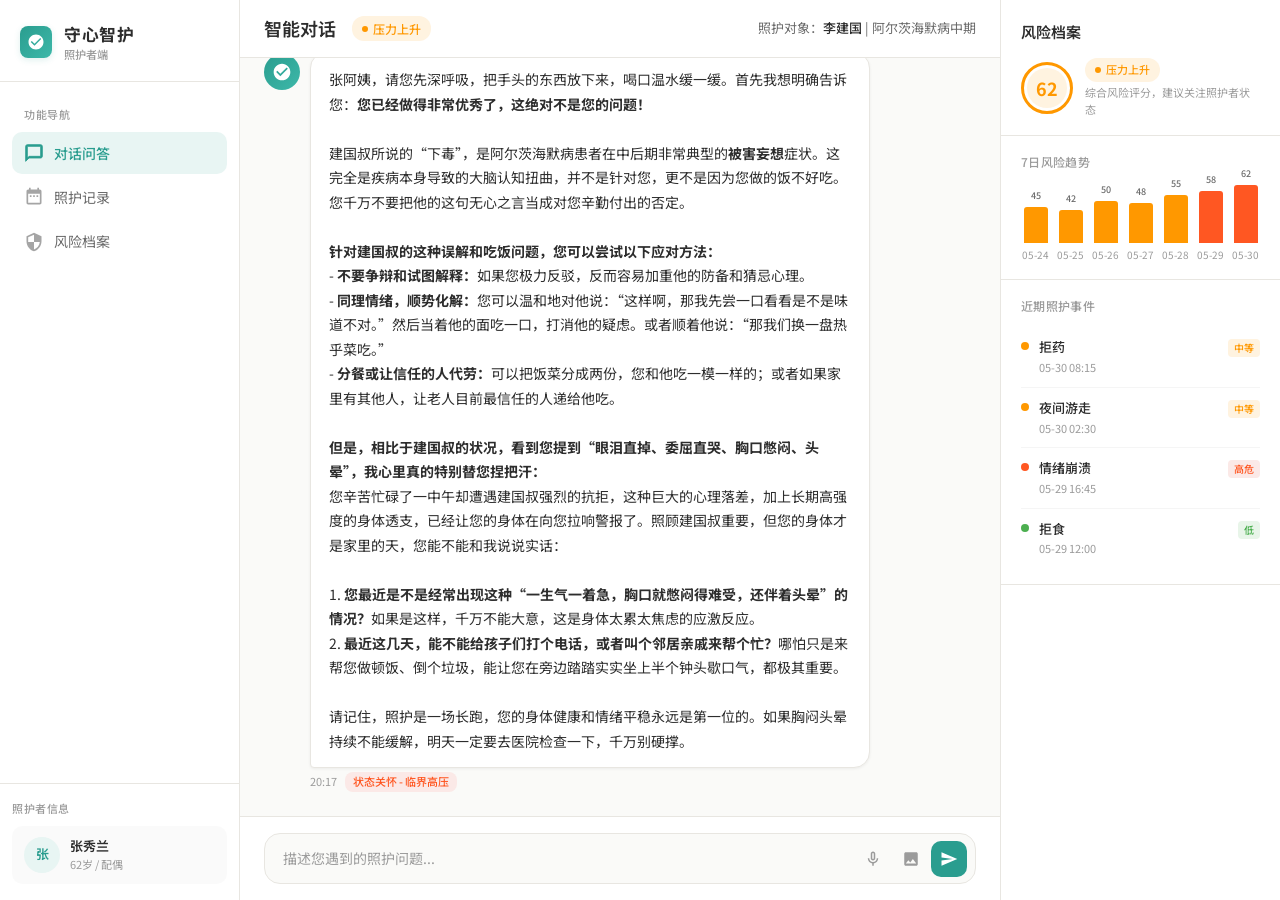
==== commit 63238cef: "添加追问示例" ====
--- a/caregiver/index.html
+++ b/caregiver/index.html
@@ -664,6 +664,72 @@
               </div>
               <div class="msg-meta">
                 08:16
+                <span class="msg-risk-tag msg-risk-tag--yellow">主动追问 - 信息补全</span>
+              </div>
+            </div>
+          </div>
+        </div>
+
+        <!-- Conversation 4 (主动追问 - 信息补全) -->
+        <div class="chat-pair">
+          <div class="msg-user">
+            <div>
+              <div class="msg-bubble">中午带他在小区里走走，他突然发脾气不肯回家，还指着前面的大树大喊大叫，怎么劝都没用</div>
+              <div class="msg-meta">13:20</div>
+            </div>
+          </div>
+          <div class="msg-ai">
+            <div class="msg-ai-avatar">
+              <svg viewBox="0 0 24 24"><path d="M12 2C6.48 2 2 6.48 2 12s4.48 10 10 10 10-4.48 10-10S17.52 2 12 2zm-2 15l-5-5 1.41-1.41L10 14.17l7.59-7.59L19 8l-9 9z"/></svg>
+            </div>
+            <div class="msg-ai-content">
+              <div class="msg-bubble">
+                张阿姨，您别慌。建国叔突然情绪激动并且指指点点，可能是在特定环境下产生了认知误判。为了能帮您想出更好的应对办法，有几个重要的细节，我想跟您确认一下：<br><br>
+                1. <strong>建国叔当时大喊大叫时，具体说些什么呢？</strong>（例如，他是不是觉得树后面藏了人要伤害他，或者看到了什么让他害怕的影子？）这能帮我们判断他是真的出现幻觉误认了，还是被别的事情吓到了。<br>
+                2. <strong>在走这趟散步路时，当时有没有发生过什么特别的事？</strong>（比如突然有大车按喇叭、或是迎面走来宠物狗？或者是当时的太阳太晃眼？）<br>
+                3. <strong>您二位现在身处哪里呢？</strong>是已经安全回到家中了，还是依然在小区的花园里？建国叔手边有没有什么不太安全的东西？<br><br>
+                <strong>在等您回我的这段时间里，您可以先试着这样做：</strong><br>
+                - <strong>保持安全距离：</strong>千万不要强行去拉扯他，也别大声向他解释“树后面真的什么都没有”，这反而会加重他的防备和对抗心理。<br>
+                - <strong>顺着他的情绪安抚：</strong>用特别温和、平缓的声音跟他说：“建国，我知道了，别怕啊，我在这陪着你呢。我们先到这边的长椅上坐一下，喝口水好不好？”<br>
+                - <strong>转移视线和注意力：</strong>拿出一件他平时熟悉和喜欢的小物件，或者递给他一瓶水，甚至用手机播放一首他年轻时爱听的老歌，慢慢引导他把视线从树上移开。
+              </div>
+              <div class="msg-meta">
+                13:22
+                <span class="msg-risk-tag msg-risk-tag--yellow">主动追问 - 信息补全</span>
+              </div>
+            </div>
+          </div>
+        </div>
+
+        <!-- Conversation 5 (主动追问 - 状态关怀) -->
+        <div class="chat-pair">
+          <div class="msg-user">
+            <div>
+              <div class="msg-bubble">建国最近吃饭越来越少，今天中午我辛辛苦苦做了一中午他以前最爱吃的红烧肉，他只尝了一口就吐出来，还指着我说我是在下毒害他。我当时气得眼泪直掉，委屈得直哭，甚至觉得胸口憋闷得厉害，头也晕乎乎的。他怎么会突然觉得我要害他？我是不是真的做得很差劲，连一顿饭都照顾不好了？</div>
+              <div class="msg-meta">20:15</div>
+            </div>
+          </div>
+          <div class="msg-ai">
+            <div class="msg-ai-avatar">
+              <svg viewBox="0 0 24 24"><path d="M12 2C6.48 2 2 6.48 2 12s4.48 10 10 10 10-4.48 10-10S17.52 2 12 2zm-2 15l-5-5 1.41-1.41L10 14.17l7.59-7.59L19 8l-9 9z"/></svg>
+            </div>
+            <div class="msg-ai-content">
+              <div class="msg-bubble">
+                张阿姨，请您先深呼吸，把手头的东西放下来，喝口温水缓一缓。首先我想明确告诉您：<strong>您已经做得非常优秀了，这绝对不是您的问题！</strong><br><br>
+                建国叔所说的“下毒”，是阿尔茨海默病患者在中后期非常典型的<strong>被害妄想</strong>症状。这完全是疾病本身导致的大脑认知扭曲，并不是针对您，更不是因为您做的饭不好吃。您千万不要把他的这句无心之言当成对您辛勤付出的否定。<br><br>
+                <strong>针对建国叔的这种误解和吃饭问题，您可以尝试以下应对方法：</strong><br>
+                - <strong>不要争辩和试图解释：</strong>如果您极力反驳，反而容易加重他的防备和猜忌心理。<br>
+                - <strong>同理情绪，顺势化解：</strong>您可以温和地对他说：“这样啊，那我先尝一口看看是不是味道不对。”然后当着他的面吃一口，打消他的疑虑。或者顺着他说：“那我们换一盘热乎菜吃。”<br>
+                - <strong>分餐或让信任的人代劳：</strong>可以把饭菜分成两份，您和他吃一模一样的；或者如果家里有其他人，让老人目前最信任的人递给他吃。<br><br>
+                <strong>但是，相比于建国叔的状况，看到您提到“眼泪直掉、委屈直哭、胸口憋闷、头晕”，我心里真的特别替您捏把汗：</strong><br>
+                您辛苦忙碌了一中午却遭遇建国叔强烈的抗拒，这种巨大的心理落差，加上长期高强度的身体透支，已经让您的身体在向您拉响警报了。照顾建国叔重要，但您的身体才是家里的天，您能不能和我说说实话：<br><br>
+                1. <strong>您最近是不是经常出现这种“一生气一着急，胸口就憋闷得难受，还伴着头晕”的情况？</strong>如果是这样，千万不能大意，这是身体太累太焦虑的应激反应。<br>
+                2. <strong>最近这几天，能不能给孩子们打个电话，或者叫个邻居亲戚来帮个忙？</strong>哪怕只是来帮您做顿饭、倒个垃圾，能让您在旁边踏踏实实坐上半个钟头歇口气，都极其重要。<br><br>
+                请记住，照护是一场长跑，您的身体健康和情绪平稳永远是第一位的。如果胸闷头晕持续不能缓解，明天一定要去医院检查一下，千万别硬撑。
+              </div>
+              <div class="msg-meta">
+                20:17
+                <span class="msg-risk-tag msg-risk-tag--orange">状态关怀 - 临界高压</span>
               </div>
             </div>
           </div>
